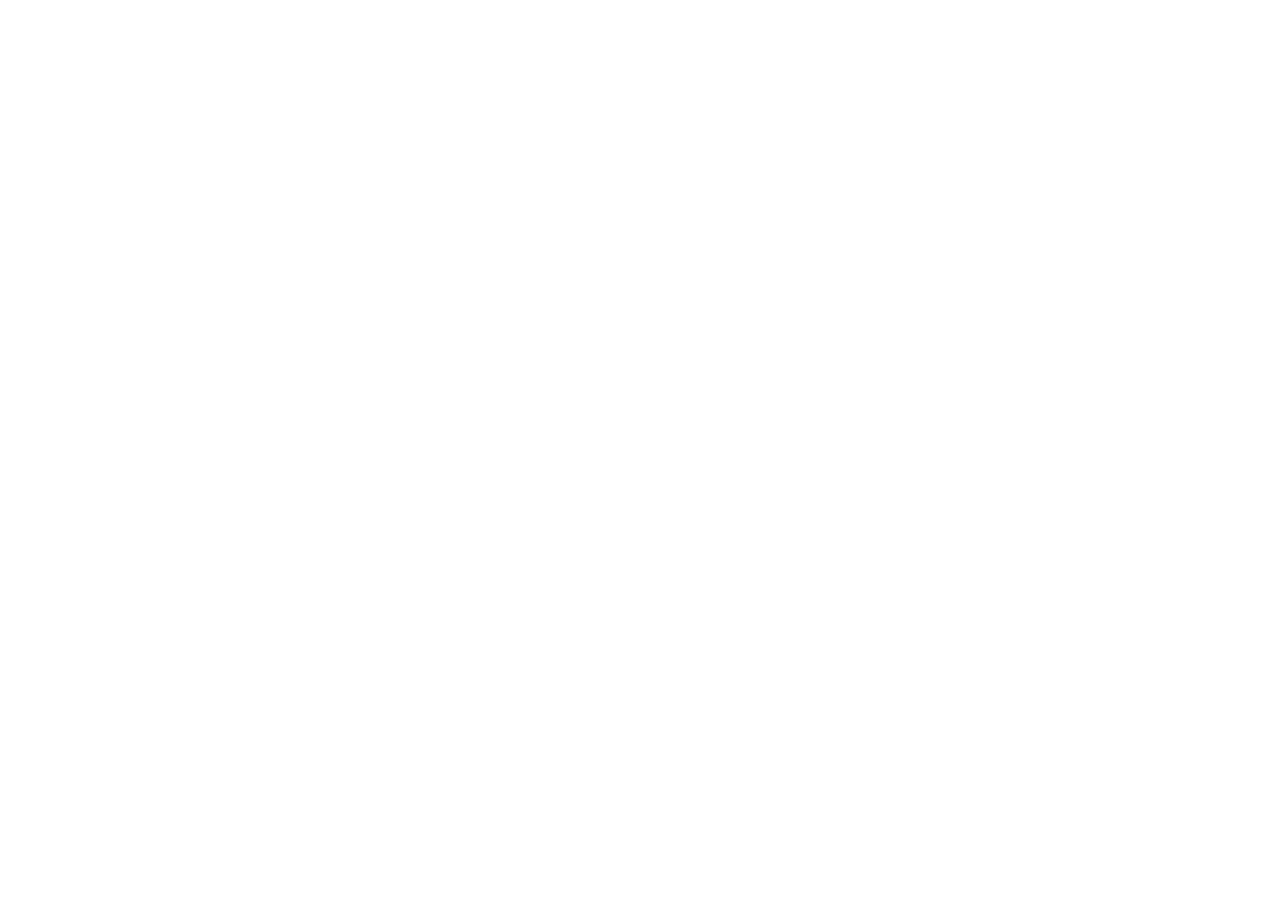
==== index.html @ d79ea18f "Initial Commit" ====
<!DOCTYPE html>
<html lang="en">
<head>
    <meta charset="UTF-8">
    <link rel="stylesheet" type="text/css" href="css/bootstrap.min.css">
    <link rel="stylesheet" type="text/css" href="css/font-awesome.min.css">
    <link rel="stylesheet" type="text/css" href="css/main.css">
    <title>The Guardian Main Technology Page</title>
</head>
<body>
    
    <script src="js/jquery-2.2.0.min.js"></script>
    <script src="js/bootstrap.min.js"></script>
    <script src="js/main.js"></script>
</body>
</html>
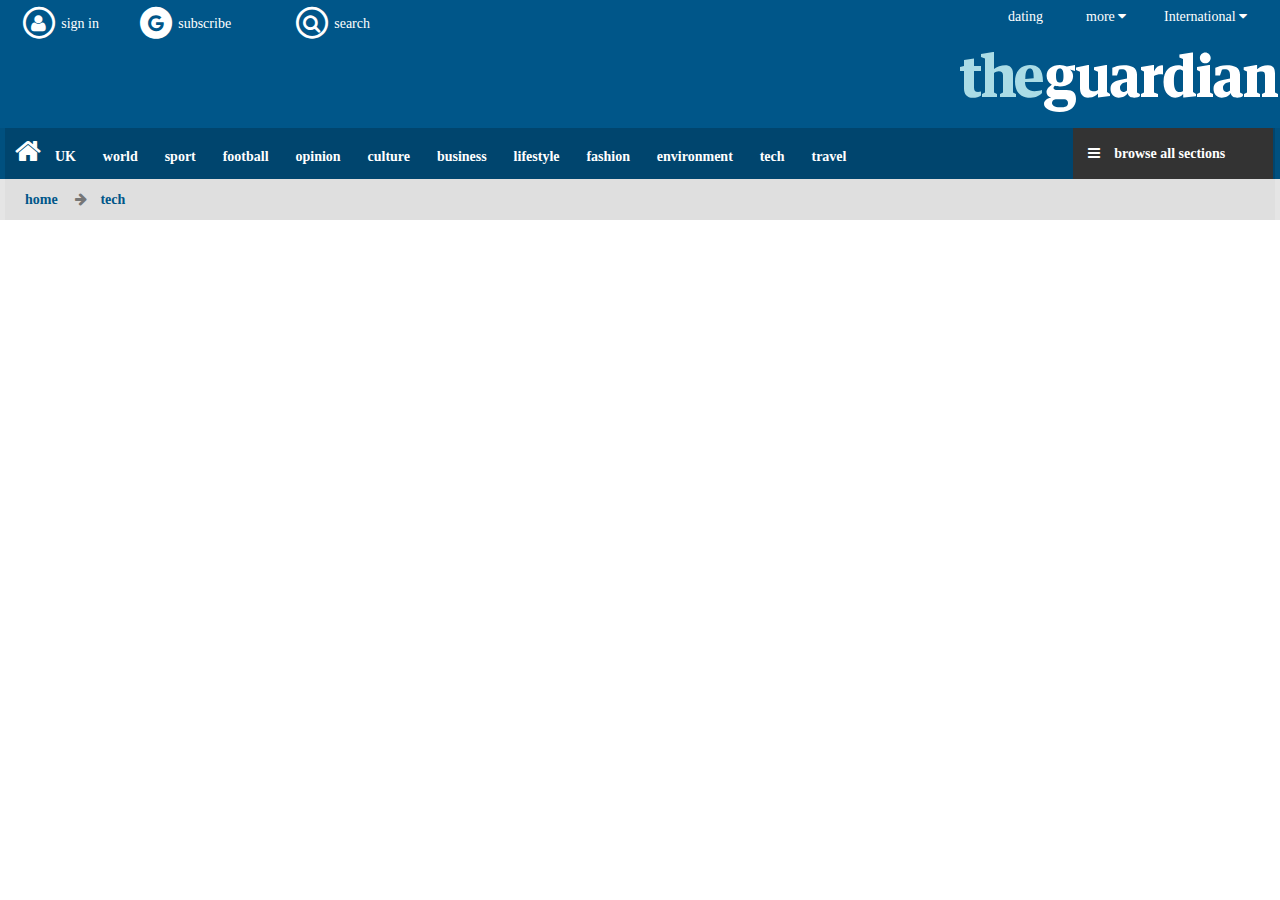
==== commit bd8bbc45: "Header Section" ====
--- a/index.html
+++ b/index.html
@@ -1,16 +1,99 @@
 <!DOCTYPE html>
 <html lang="en">
+
 <head>
     <meta charset="UTF-8">
     <link rel="stylesheet" type="text/css" href="css/bootstrap.min.css">
+    <link rel="stylesheet" href="http://pasteup.guim.co.uk/0.0.5/css/fonts.pasteup.min.css">
     <link rel="stylesheet" type="text/css" href="css/font-awesome.min.css">
     <link rel="stylesheet" type="text/css" href="css/main.css">
     <title>The Guardian Main Technology Page</title>
+
+    <!-- Front End Development, Web and Mobile -->
+    <!-- Assignment: Recreate a Technology web page -->
+    <!-- Jimmy Hennessy Team 6 -->
+
 </head>
+
 <body>
-    
+    <header>
+        <div class="container">
+            <div class="row">
+                <div class="col-md-2">
+                    <span class="fa-stack fa-lg">
+                  <i class="fa fa-circle-thin fa-stack-2x"></i>
+                  <i class="fa fa-user fa-stack-1x"></i>
+                </span>
+                    <span class="top-nav">sign in</span>
+                </div>
+                <div class="col-md-3">
+                    <span class="fa-stack fa-lg">
+                  <i class="fa fa-circle fa-stack-2x"></i>
+                  <i class="fa fa-google fa-stack-1x top-nav-inverse"></i>
+                </span>
+                    <span class="top-nav">subscribe</span>
+                </div>
+                <div class="col-md-2">
+                    <span class="fa-stack fa-lg">
+                  <i class="fa fa-circle-thin fa-stack-2x"></i>
+                  <i class="fa fa-search fa-stack-1x"></i>
+                </span>
+                    <span class="top-nav">search</span>
+                </div>
+                <div class="col-md-5"></div>
+                <div class="col-md-1"><span class="top-nav">dating</span></div>
+                <div class="col-md-1"><span class="top-nav">more <i class="fa fa-caret-down"></i></span></div>
+                <div class="col-md-3"><span class="top-nav">International <i class="fa fa-caret-down"></i></span></div>
+            </div>
+            <div class="row">
+                <div class="col-md-12">
+                    <span class="pull-right logo-holder">
+                    <svg width="320" height="60" viewBox="0 0 320 60">
+                        <path fill="#fff" d="M284 45h16v-3l-3-1.5v-20c1.2-.9 2.8-1.1 4.3-1.1 2.8 0 3.7.9 3.7 4.1v17l-3 1.5v3h16v-3l-3-1.5v-19c0-5.7-2.1-8.3-7.1-8.3-4.1 0-8.1 1.5-10.8 4V13h-1l-12.4 2.2v2.7l3.3 1.6v21l-3 1.5v3zM245.3.4c-3 0-5.4 2.4-5.4 5.5 0 3 2.4 5.4 5.4 5.4 2.9 0 5.4-2.4 5.4-5.4-.1-3.1-2.5-5.5-5.4-5.5zM237 15.1v2.8l3 1.6v20.9l-3 1.5V45h16v-3.1l-3-1.5V13.1h-1l-12 2zM223 39c-.7.6-1.7 1.1-3.2 1.1-4 0-5.9-3.3-5.9-10.9 0-8.7 2.4-11.6 5.6-11.6 1.8 0 2.8.6 3.5 1.4v20zm0-24.4c-1.2-.9-3.3-1.4-5-1.4-7.4 0-14.5 4.4-14.5 16.8 0 11.9 7.1 15.7 11.8 15.7 3.8 0 6.4-1.7 7.6-3.4h.3v3.3h.9l11.9-1.4v-2.3l-3-1.8V.6h-1l-12.6 2v2.8l3.6 1.5v7.7zM181 18l3 1.5v20.9l-3 1.5V45h17v-3.1l-4-1.5V24.1c1.8-1.4 4.1-1.9 6.8-1.9.9 0 1.6.2 2.2.3v-9c-.3-.1-.7-.2-1.2-.2-3.3 0-6 2.2-7.8 6.2V13h-1l-12 2v3zm-19.3-.8c3.9 0 5.3 2 5.3 5.9v3.5l-6.1 1.1c-5.9 1.1-10.4 2.9-10.4 9.3 0 5.1 3.5 8.7 8.3 8.7 3.8 0 7.4-1.7 8.7-4.4h.3c.5 3.3 3.3 4.4 6.4 4.4 2.4 0 4.8-.6 5.7-1.6v-2l-2.9-1.5v-18c0-7-5.2-9.4-13.3-9.4-5.3 0-8.6 1.3-11.4 2.6v7.8h4.7l2-6c1.1-.4 2.3-.4 2.7-.4zm2.3 22.9c-1.9 0-4-1.1-4-4.6 0-2.4 2.4-4.7 4.8-5l2.2-.5v8.5s-1.9 1.6-3 1.6zm100.7-22.9c3.9 0 5.3 2 5.3 5.9v3.5l-6.1 1.1c-5.9 1.1-10.4 2.9-10.4 9.3 0 5.1 3.5 8.7 8.3 8.7 3.8 0 7.4-1.7 8.7-4.4h.3c.5 3.3 3.3 4.4 6.4 4.4 2.4 0 4.8-.6 5.7-1.6v-2l-2.9-1.5v-18c0-7-5.2-9.4-13.3-9.4-5.3 0-8.6 1.3-11.4 2.6v7.8h4.7l2-6c1.1-.4 2.3-.4 2.7-.4zm2.3 22.9c-1.9 0-4-1.1-4-4.6 0-2.4 2.4-4.7 4.8-5l2.2-.5v8.5s-1.9 1.6-3 1.6zm-138.7 5.6c.4 0 .9 0 1.3-.1 3.5-.3 6.7-2 8.4-4.2v4.1l12-1.5v-2l-3-2V13h-1l-12 2.3V18l4 1.7V38c-1.1.8-2.4 1.3-4.2 1.3-2.5 0-4.8-.8-4.8-4.3V13h-1l-12 2.5v2.6l4 1.6V36c0 5.4 2.2 9.7 8.3 9.7zM96 38c-1.2 0-2.5-.8-2.5-1.9 0-.8.6-1.7 1.4-2.3 1.6.5 3 .6 5 .6 7.8 0 13.2-3.7 13.2-10.4 0-3-1.3-4.6-3.2-6.4L115 19v-6l-8.2 1.6c-1.9-.7-4.5-1.6-7-1.6-7.8 0-13.2 4.1-13.2 10.8 0 4.1 2 7.1 5 8.8l.2.2c-1.7 1.2-5.3 4-5.3 7.2 0 2.4 1.5 4.8 4.8 5.5-3.4.8-7.3 2.5-7.3 6.5 0 4.1 5.9 8 15.5 8 11.8 0 16.5-5.7 16.5-13 0-6.1-2.8-9-9.5-9H96zm7.5-14c0 5.7-1.3 6.5-3.5 6.5s-4-.8-4-6.5c0-5.8 1.8-7.5 4-7.5s3.5 2 3.5 7.5zM92 50.9c.1-1.5 1.1-3.4 3.7-3.6h8.6c2.5 0 3.7 2 3.7 3.6 0 3.2-2 4.4-8.3 4.4-5.5 0-7.8-2.2-7.7-4.4z"></path>
+                        <path fill="#AADCE6" d="M83 30c0-13-5.1-16.9-13-16.9-9 0-15 6.2-15 16.4 0 10.5 5.5 16.2 15.8 16.2 5.6 0 9.7-2.7 11.2-4.7v-3c-2.1.7-3.9 1.2-7.7 1.2-5.6 0-9.3-3.2-9.3-9.2h18zM69.9 16.6c2.5 0 3.8 1.8 3.8 9.6l-8.4.7c.1-7.9 1.8-10.3 4.6-10.3zM37 45v-3l-3-1.5V21c1.2-.9 3.2-1.7 4.8-1.7 2.8 0 4.3 1.6 4.2 4.2v17L40 42v3h16v-3l-3-1.5v-19c0-5.7-3.3-8.3-7.7-8.3-4.1 0-8.6 1.3-11.3 3.8V0h-1L21 2v3l4 1.5v34L22 42v3h15zM4 36.4c0 5.7 2.8 9.3 8.9 9.3 3.1 0 6.2-.8 8.1-2.3v-3.8c-.8.3-1.9.5-2.9.5-2.9 0-4.1-1.6-4.1-4.6V19h7v-5h-7V6.5L4 8v6l-4 1v4h4v17.4z"></path>
+                    </svg>
+                    </span>
+                </div>
+            </div>
+        </div>
+        <div class="row" style="background-color: #00507f;">
+            <div class="container">
+                <nav>
+                    <div class="row">
+                        <div class="col-md-10">
+                            <div style="padding: 10px;">
+                                <i class="fa fa-home fa-2x"></i>
+                                <span class="navtext">UK</span>
+                                <span class="navtext">world</span>
+                                <span class="navtext">sport</span>
+                                <span class="navtext">football</span>
+                                <span class="navtext">opinion</span>
+                                <span class="navtext">culture</span>
+                                <span class="navtext">business</span>
+                                <span class="navtext">lifestyle</span>
+                                <span class="navtext">fashion</span>
+                                <span class="navtext">environment</span>
+                                <span class="navtext">tech</span>
+                                <span class="navtext">travel</span>
+                            </div>
+                        </div>
+                        <div class="col-md-4 top-menu"><i class="fa fa-bars fa-1x"></i> <span class="navtext">browse all sections</span></div>
+                    </div>
+                </nav>
+            </div>
+        </div>
+        <div class="row" style="background-color: #e5e5e5;">
+            <div class="container">
+                 <div class="crumbs">
+                    <span class="crumbtext">home</span> <i class="fa fa-arrow-right crumbcarat"></i> <span class="crumbtext">tech</span>
+                 </div>
+            </div>
+        </div>
+    </header>
+
     <script src="js/jquery-2.2.0.min.js"></script>
     <script src="js/bootstrap.min.js"></script>
     <script src="js/main.js"></script>
 </body>
+
 </html>--- a/css/main.css
+++ b/css/main.css
@@ -0,0 +1,106 @@
+body {
+    line-height: 1.5;
+    color: #333;
+}
+
+header {
+    background-color: #005689;
+    color: #FFF;
+    padding: 5px 5px 0 5px;
+    position: relative;
+}
+
+nav {
+    background-color: #00456e;
+}
+
+.navtext {
+    color: #fff;
+    padding: 5px;
+    font-family: "Guardian Egyptian Text", Georgia, serif;
+    margin-right: 8px;
+    margin-left: 5px;
+    font-weight: bold;
+}
+
+.crumbtext {
+    color: #005689;
+    padding: 5px;
+    font-family: "Guardian Egyptian Text", Georgia, serif;
+    margin-right: 8px;
+    margin-left: 5px;
+    font-weight: bold;
+}
+
+.crumbcarat {
+    color: #767676;
+}
+
+/* Overide of Bootstrap columns for header navigation */
+
+header .col-md-1 {
+    width: 6%;
+}
+
+header .col-md-2 {
+    width: 9%;
+}
+
+header .col-md-3 {
+    width: 12%;
+}
+
+header .col-md-4 {
+    width: 15.33%;
+}
+
+header .col-md-5 {
+    width: 46%;
+}
+
+/* end of overwrite */
+
+
+/* Top navigation text styles */
+
+.top-nav {
+    font-family: "Guardian Egyptian Text", Georgia, serif;
+    color: #FFF;
+    vertical-align: middle;
+    display: inline-block;
+}
+
+.top-menu {
+    background-color: #333; 
+    padding: 15px; 
+}
+
+.top-nav-inverse {
+    color: #005689;
+}
+
+.crumbs {
+    background-color: #dfdfdf;
+    padding: 10px;
+}
+
+
+/* end of top nav text styles */
+
+
+/* Guardian logo styles */
+
+.logo-holder {
+    padding: 10px;
+}
+
+/* end of Guardian logo styles
+
+
+/* 1280 container specifics */
+
+@media (min-width: 1200px) {
+    .container {
+        width: 1300px;
+    }
+}
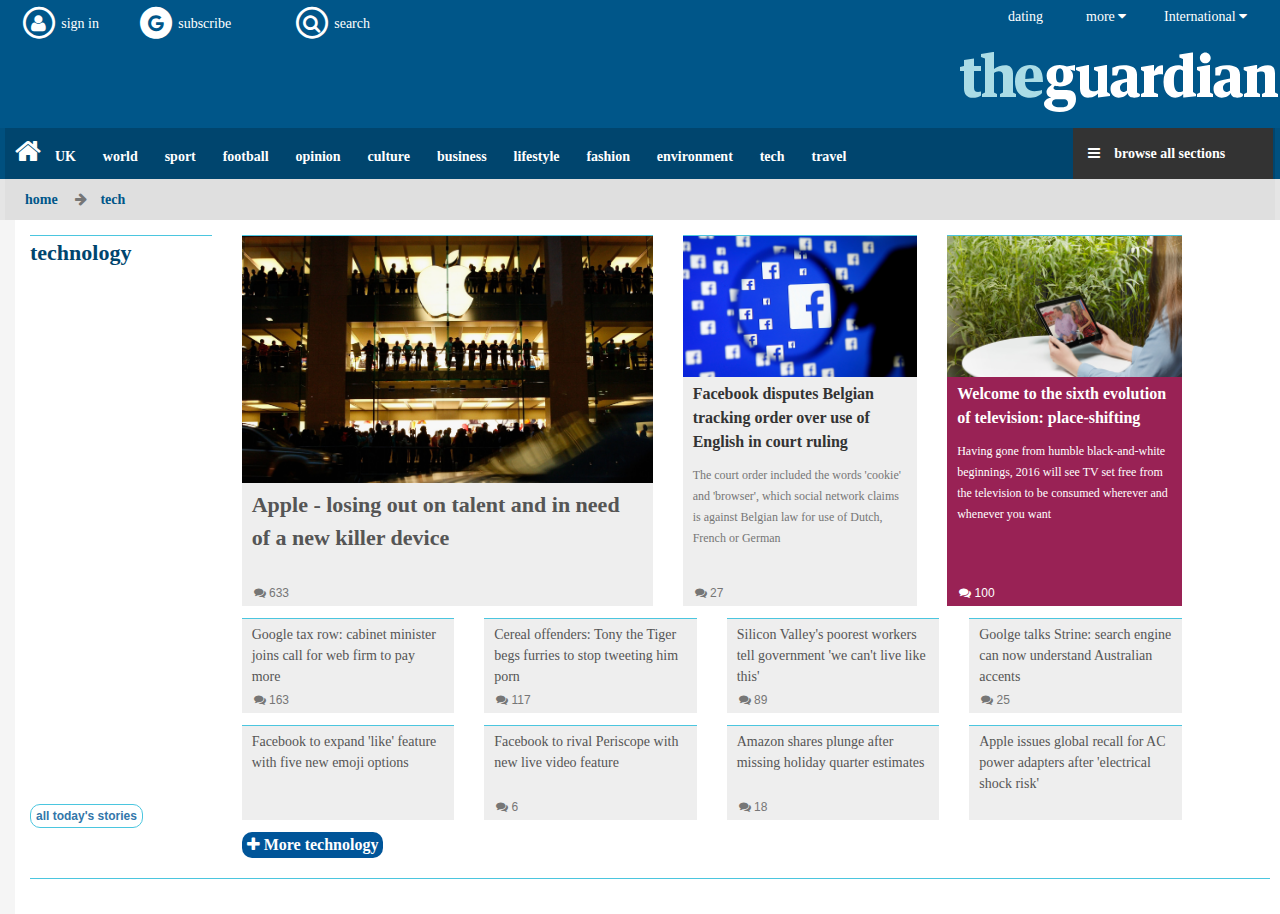
==== commit acaa47d3: "Main Article Section" ====
--- a/index.html
+++ b/index.html
@@ -15,82 +15,250 @@
 
 </head>
 
-<body>
-    <header>
-        <div class="container">
-            <div class="row">
-                <div class="col-md-2">
-                    <span class="fa-stack fa-lg">
+
+<header>
+    <div class="container">
+        <div class="row">
+            <div class="col-md-2">
+                <span class="fa-stack fa-lg">
                   <i class="fa fa-circle-thin fa-stack-2x"></i>
                   <i class="fa fa-user fa-stack-1x"></i>
                 </span>
-                    <span class="top-nav">sign in</span>
-                </div>
-                <div class="col-md-3">
-                    <span class="fa-stack fa-lg">
+                <span class="top-nav">sign in</span>
+            </div>
+            <div class="col-md-3">
+                <span class="fa-stack fa-lg">
                   <i class="fa fa-circle fa-stack-2x"></i>
                   <i class="fa fa-google fa-stack-1x top-nav-inverse"></i>
                 </span>
-                    <span class="top-nav">subscribe</span>
-                </div>
-                <div class="col-md-2">
-                    <span class="fa-stack fa-lg">
+                <span class="top-nav">subscribe</span>
+            </div>
+            <div class="col-md-2">
+                <span class="fa-stack fa-lg">
                   <i class="fa fa-circle-thin fa-stack-2x"></i>
                   <i class="fa fa-search fa-stack-1x"></i>
                 </span>
-                    <span class="top-nav">search</span>
-                </div>
-                <div class="col-md-5"></div>
-                <div class="col-md-1"><span class="top-nav">dating</span></div>
-                <div class="col-md-1"><span class="top-nav">more <i class="fa fa-caret-down"></i></span></div>
-                <div class="col-md-3"><span class="top-nav">International <i class="fa fa-caret-down"></i></span></div>
-            </div>
-            <div class="row">
-                <div class="col-md-12">
-                    <span class="pull-right logo-holder">
+                <span class="top-nav">search</span>
+            </div>
+            <div class="col-md-5"></div>
+            <div class="col-md-1"><span class="top-nav">dating</span></div>
+            <div class="col-md-1"><span class="top-nav">more <i class="fa fa-caret-down"></i></span></div>
+            <div class="col-md-3"><span class="top-nav">International <i class="fa fa-caret-down"></i></span></div>
+        </div>
+        <div class="row">
+            <div class="col-md-12">
+                <span class="pull-right logo-holder">
                     <svg width="320" height="60" viewBox="0 0 320 60">
                         <path fill="#fff" d="M284 45h16v-3l-3-1.5v-20c1.2-.9 2.8-1.1 4.3-1.1 2.8 0 3.7.9 3.7 4.1v17l-3 1.5v3h16v-3l-3-1.5v-19c0-5.7-2.1-8.3-7.1-8.3-4.1 0-8.1 1.5-10.8 4V13h-1l-12.4 2.2v2.7l3.3 1.6v21l-3 1.5v3zM245.3.4c-3 0-5.4 2.4-5.4 5.5 0 3 2.4 5.4 5.4 5.4 2.9 0 5.4-2.4 5.4-5.4-.1-3.1-2.5-5.5-5.4-5.5zM237 15.1v2.8l3 1.6v20.9l-3 1.5V45h16v-3.1l-3-1.5V13.1h-1l-12 2zM223 39c-.7.6-1.7 1.1-3.2 1.1-4 0-5.9-3.3-5.9-10.9 0-8.7 2.4-11.6 5.6-11.6 1.8 0 2.8.6 3.5 1.4v20zm0-24.4c-1.2-.9-3.3-1.4-5-1.4-7.4 0-14.5 4.4-14.5 16.8 0 11.9 7.1 15.7 11.8 15.7 3.8 0 6.4-1.7 7.6-3.4h.3v3.3h.9l11.9-1.4v-2.3l-3-1.8V.6h-1l-12.6 2v2.8l3.6 1.5v7.7zM181 18l3 1.5v20.9l-3 1.5V45h17v-3.1l-4-1.5V24.1c1.8-1.4 4.1-1.9 6.8-1.9.9 0 1.6.2 2.2.3v-9c-.3-.1-.7-.2-1.2-.2-3.3 0-6 2.2-7.8 6.2V13h-1l-12 2v3zm-19.3-.8c3.9 0 5.3 2 5.3 5.9v3.5l-6.1 1.1c-5.9 1.1-10.4 2.9-10.4 9.3 0 5.1 3.5 8.7 8.3 8.7 3.8 0 7.4-1.7 8.7-4.4h.3c.5 3.3 3.3 4.4 6.4 4.4 2.4 0 4.8-.6 5.7-1.6v-2l-2.9-1.5v-18c0-7-5.2-9.4-13.3-9.4-5.3 0-8.6 1.3-11.4 2.6v7.8h4.7l2-6c1.1-.4 2.3-.4 2.7-.4zm2.3 22.9c-1.9 0-4-1.1-4-4.6 0-2.4 2.4-4.7 4.8-5l2.2-.5v8.5s-1.9 1.6-3 1.6zm100.7-22.9c3.9 0 5.3 2 5.3 5.9v3.5l-6.1 1.1c-5.9 1.1-10.4 2.9-10.4 9.3 0 5.1 3.5 8.7 8.3 8.7 3.8 0 7.4-1.7 8.7-4.4h.3c.5 3.3 3.3 4.4 6.4 4.4 2.4 0 4.8-.6 5.7-1.6v-2l-2.9-1.5v-18c0-7-5.2-9.4-13.3-9.4-5.3 0-8.6 1.3-11.4 2.6v7.8h4.7l2-6c1.1-.4 2.3-.4 2.7-.4zm2.3 22.9c-1.9 0-4-1.1-4-4.6 0-2.4 2.4-4.7 4.8-5l2.2-.5v8.5s-1.9 1.6-3 1.6zm-138.7 5.6c.4 0 .9 0 1.3-.1 3.5-.3 6.7-2 8.4-4.2v4.1l12-1.5v-2l-3-2V13h-1l-12 2.3V18l4 1.7V38c-1.1.8-2.4 1.3-4.2 1.3-2.5 0-4.8-.8-4.8-4.3V13h-1l-12 2.5v2.6l4 1.6V36c0 5.4 2.2 9.7 8.3 9.7zM96 38c-1.2 0-2.5-.8-2.5-1.9 0-.8.6-1.7 1.4-2.3 1.6.5 3 .6 5 .6 7.8 0 13.2-3.7 13.2-10.4 0-3-1.3-4.6-3.2-6.4L115 19v-6l-8.2 1.6c-1.9-.7-4.5-1.6-7-1.6-7.8 0-13.2 4.1-13.2 10.8 0 4.1 2 7.1 5 8.8l.2.2c-1.7 1.2-5.3 4-5.3 7.2 0 2.4 1.5 4.8 4.8 5.5-3.4.8-7.3 2.5-7.3 6.5 0 4.1 5.9 8 15.5 8 11.8 0 16.5-5.7 16.5-13 0-6.1-2.8-9-9.5-9H96zm7.5-14c0 5.7-1.3 6.5-3.5 6.5s-4-.8-4-6.5c0-5.8 1.8-7.5 4-7.5s3.5 2 3.5 7.5zM92 50.9c.1-1.5 1.1-3.4 3.7-3.6h8.6c2.5 0 3.7 2 3.7 3.6 0 3.2-2 4.4-8.3 4.4-5.5 0-7.8-2.2-7.7-4.4z"></path>
                         <path fill="#AADCE6" d="M83 30c0-13-5.1-16.9-13-16.9-9 0-15 6.2-15 16.4 0 10.5 5.5 16.2 15.8 16.2 5.6 0 9.7-2.7 11.2-4.7v-3c-2.1.7-3.9 1.2-7.7 1.2-5.6 0-9.3-3.2-9.3-9.2h18zM69.9 16.6c2.5 0 3.8 1.8 3.8 9.6l-8.4.7c.1-7.9 1.8-10.3 4.6-10.3zM37 45v-3l-3-1.5V21c1.2-.9 3.2-1.7 4.8-1.7 2.8 0 4.3 1.6 4.2 4.2v17L40 42v3h16v-3l-3-1.5v-19c0-5.7-3.3-8.3-7.7-8.3-4.1 0-8.6 1.3-11.3 3.8V0h-1L21 2v3l4 1.5v34L22 42v3h15zM4 36.4c0 5.7 2.8 9.3 8.9 9.3 3.1 0 6.2-.8 8.1-2.3v-3.8c-.8.3-1.9.5-2.9.5-2.9 0-4.1-1.6-4.1-4.6V19h7v-5h-7V6.5L4 8v6l-4 1v4h4v17.4z"></path>
                     </svg>
                     </span>
+            </div>
+        </div>
+    </div>
+    <div class="row" style="background-color: #00507f;">
+        <div class="container">
+            <nav>
+                <div class="row">
+                    <div class="col-md-10">
+                        <div style="padding: 10px;">
+                            <i class="fa fa-home fa-2x"></i>
+                            <span class="navtext">UK</span>
+                            <span class="navtext">world</span>
+                            <span class="navtext">sport</span>
+                            <span class="navtext">football</span>
+                            <span class="navtext">opinion</span>
+                            <span class="navtext">culture</span>
+                            <span class="navtext">business</span>
+                            <span class="navtext">lifestyle</span>
+                            <span class="navtext">fashion</span>
+                            <span class="navtext">environment</span>
+                            <span class="navtext">tech</span>
+                            <span class="navtext">travel</span>
+                        </div>
+                    </div>
+                    <div class="col-md-4 top-menu"><i class="fa fa-bars fa-1x"></i> <span class="navtext">browse all sections</span></div>
                 </div>
-            </div>
-        </div>
-        <div class="row" style="background-color: #00507f;">
-            <div class="container">
-                <nav>
-                    <div class="row">
-                        <div class="col-md-10">
-                            <div style="padding: 10px;">
-                                <i class="fa fa-home fa-2x"></i>
-                                <span class="navtext">UK</span>
-                                <span class="navtext">world</span>
-                                <span class="navtext">sport</span>
-                                <span class="navtext">football</span>
-                                <span class="navtext">opinion</span>
-                                <span class="navtext">culture</span>
-                                <span class="navtext">business</span>
-                                <span class="navtext">lifestyle</span>
-                                <span class="navtext">fashion</span>
-                                <span class="navtext">environment</span>
-                                <span class="navtext">tech</span>
-                                <span class="navtext">travel</span>
+            </nav>
+        </div>
+    </div>
+    <div class="row" style="background-color: #e5e5e5;">
+        <div class="container">
+            <div class="crumbs">
+                <span class="crumbtext">home</span> <i class="fa fa-arrow-right crumbcarat"></i> <span class="crumbtext">tech</span>
+            </div>
+        </div>
+    </div>
+</header>
+
+<body>
+    <div class="container">
+        <div class="main-bg-color" style="padding: 15px;">
+            <div class="row">
+                <div class="col-md-2" style="position: relative;">
+                    <aside>
+                        <span class="article-border"></span>
+                        <span class="aside-titles">technology</span>
+                    </aside>
+                    <span class="badge side-stories-link">all today's stories</span>
+                </div>
+                <div class="col-md-10">
+                    <div class="row">
+                        <div class="col-md-5">
+                            <article>
+                                <div class="main">
+                                    <span class="article-border"></span>
+                                    <img src="img/main1.jpg" class="img-repo" />
+                                    <div class="title-holder">
+                                        <span class="title-text">Apple - losing out on talent and in need of a new killer device</span>
+                                    </div>
+                                    <div class="comment"><i class="fa fa-comments"></i> 633</div>
+                                </div>
+                            </article>
+                        </div>
+                        <div class="col-md-3">
+                            <article>
+                                <div class="main">
+                                    <span class="article-border"></span>
+                                    <img src="img/main2.jpg" class="img-repo" />
+                                    <div class="title-holder">
+                                        <span class="sub-text">Facebook disputes Belgian tracking order over use of English in court ruling</span>
+                                        <div class="spacer"></div>
+                                        <span class="pre-text">The court order included the words 'cookie' and 'browser', which social network claims is against Belgian law for use of Dutch, French or German</span>
+                                    </div>
+                                    <div class="comment"><i class="fa fa-comments"></i> 27</div>
+                                </div>
+                            </article>
+                        </div>
+                        <div class="col-md-3">
+                            <article>
+                                <div class="main inverse">
+                                    <span class="article-border"></span>
+                                    <img src="img/main3.jpg" class="img-repo" />
+                                    <div class="title-holder">
+                                        <span class="sub-text inverse">Welcome to the sixth evolution of television: place-shifting</span>
+                                        <div class="spacer"></div>
+                                        <span class="pre-text inverse">Having gone from humble black-and-white beginnings, 2016 will see TV set free from the television to be consumed wherever and whenever you want</span>
+                                    </div>
+                                    <div class="comment inverse"><i class="fa fa-comments"></i> 100</div>
+                                </div>
+                            </article>
+                        </div>
+                    </div>
+                    <div class="spacer"></div>
+                    <div class="row">
+                        <div class="col-md-11">
+                            <div class="row">
+                                <div class="col-md-3">
+                                    <article>
+                                        <div class="sub">
+                                            <span class="article-border"></span>
+                                            <div class="title-holder">
+                                                <span class="title-text">Google tax row: cabinet minister joins call for web firm to pay more</span>
+                                            </div>
+                                            <div class="comment"><i class="fa fa-comments"></i> 163</div>
+                                        </div>
+                                    </article>
+                                </div>
+                                <div class="col-md-3">
+                                    <article>
+                                        <div class="sub">
+                                            <span class="article-border"></span>
+                                            <div class="title-holder">
+                                                <span class="title-text">Cereal offenders: Tony the Tiger begs furries to stop tweeting him porn</span>
+                                            </div>
+                                            <div class="comment"><i class="fa fa-comments"></i> 117</div>
+                                        </div>
+                                    </article>
+                                </div>
+                                <div class="col-md-3">
+                                    <article>
+                                        <div class="sub">
+                                            <span class="article-border"></span>
+                                            <div class="title-holder">
+                                                <span class="title-text">Silicon Valley's poorest workers tell government 'we can't live like this'</span>
+                                            </div>
+                                            <div class="comment"><i class="fa fa-comments"></i> 89</div>
+                                        </div>
+                                    </article>
+                                </div>
+                                <div class="col-md-3">
+                                    <article>
+                                        <div class="sub">
+                                            <span class="article-border"></span>
+                                            <div class="title-holder">
+                                                <span class="title-text">Goolge talks Strine: search engine can now understand Australian accents</span>
+                                            </div>
+                                            <div class="comment"><i class="fa fa-comments"></i> 25</div>
+                                        </div>
+                                    </article>
+                                </div>
                             </div>
                         </div>
-                        <div class="col-md-4 top-menu"><i class="fa fa-bars fa-1x"></i> <span class="navtext">browse all sections</span></div>
-                    </div>
-                </nav>
-            </div>
-        </div>
-        <div class="row" style="background-color: #e5e5e5;">
-            <div class="container">
-                 <div class="crumbs">
-                    <span class="crumbtext">home</span> <i class="fa fa-arrow-right crumbcarat"></i> <span class="crumbtext">tech</span>
-                 </div>
-            </div>
-        </div>
-    </header>
-
+                    </div>
+                    <div class="spacer"></div>
+                    <div class="row">
+                        <div class="col-md-11">
+                            <div class="row">
+                                <div class="col-md-3">
+                                    <article>
+                                        <div class="sub">
+                                            <span class="article-border"></span>
+                                            <div class="title-holder">
+                                                <span class="title-text">Facebook to expand 'like' feature with five new emoji options</span>
+                                            </div>
+                                        </div>
+                                    </article>
+                                </div>
+                                <div class="col-md-3">
+                                    <article>
+                                        <div class="sub">
+                                            <span class="article-border"></span>
+                                            <div class="title-holder">
+                                                <span class="title-text">Facebook to rival Periscope with new live video feature</span>
+                                            </div>
+                                            <div class="comment"><i class="fa fa-comments"></i> 6</div>
+                                        </div>
+                                    </article>
+                                </div>
+                                <div class="col-md-3">
+                                    <article>
+                                        <div class="sub">
+                                            <span class="article-border"></span>
+                                            <div class="title-holder">
+                                                <span class="title-text">Amazon shares plunge after missing holiday quarter estimates</span>
+                                            </div>
+                                            <div class="comment"><i class="fa fa-comments"></i> 18</div>
+                                        </div>
+                                    </article>
+                                </div>
+                                <div class="col-md-3">
+                                    <article>
+                                        <div class="sub">
+                                            <span class="article-border"></span>
+                                            <div class="title-holder">
+                                                <span class="title-text">Apple issues global recall for AC power adapters after 'electrical shock risk'</span>
+                                            </div>
+                                        </div>
+                                    </article>
+                                </div>
+                            </div>
+                        </div>
+                    </div>
+                    <div class="spacer"></div>
+                    <div class="row">
+                        <div class="col-md-12">
+                        <span class="badge badge-text"><i class="fa fa-plus"></i> More technology</span>
+                        </div>
+                    </div>
+                </div>
+            </div>
+            <hr>
+            <div class="row">
+                
+            </div>
+        </div>
+    </div>
     <script src="js/jquery-2.2.0.min.js"></script>
     <script src="js/bootstrap.min.js"></script>
     <script src="js/main.js"></script>
--- a/css/main.css
+++ b/css/main.css
@@ -1,9 +1,11 @@
 body {
     line-height: 1.5;
     color: #333;
+    background-color: #f5f5f5;
 }
 
 header {
+    line-height: 1.5;
     background-color: #005689;
     color: #FFF;
     padding: 5px 5px 0 5px;
@@ -36,6 +38,11 @@
     color: #767676;
 }
 
+.spacer {
+    margin-top: 12px;
+}
+
+
 /* Overide of Bootstrap columns for header navigation */
 
 header .col-md-1 {
@@ -58,6 +65,14 @@
     width: 46%;
 }
 
+.row {
+    display: -webkit-box;
+    display: -webkit-flex;
+    display: -ms-flexbox;
+    display: flex;
+}
+
+
 /* end of overwrite */
 
 
@@ -71,8 +86,8 @@
 }
 
 .top-menu {
-    background-color: #333; 
-    padding: 15px; 
+    background-color: #333;
+    padding: 15px;
 }
 
 .top-nav-inverse {
@@ -84,7 +99,6 @@
     padding: 10px;
 }
 
-
 /* end of top nav text styles */
 
 
@@ -94,7 +108,133 @@
     padding: 10px;
 }
 
+
 /* end of Guardian logo styles
+
+/* Article styles */
+
+.main-bg-color {
+    background-color: #FFF;
+}
+
+aside {
+    position: relative;
+}
+
+.aside-titles {
+    position: relative;
+    font-size: 22px;
+    font-family: "Guardian Egyptian Text", Georgia, serif;
+    font-weight: 900;
+    color: #00456e;
+}
+
+.article-border {
+    border-top: 1px solid #4bc6df;
+    width: 100%;
+    display: block;
+}
+
+article {
+    background-color: #eee;
+}
+
+article .inverse {
+    background-color: #925;
+}
+
+article .main {
+    height: 371px;
+}
+
+article .main .title-holder {
+    padding: 5px 10px 10px 10px;
+}
+
+article .main .title-text {
+    font-size: 22px;
+    font-family: "Guardian Egyptian Text", Georgia, serif;
+    font-weight: 600;
+    color: #555;
+}
+
+article .main .sub-text {
+    font-size: 16px;
+    font-family: "Guardian Egyptian Text", Georgia, serif;
+    font-weight: 600;
+    color: #333;
+}
+
+article .main .pre-text {
+    font-size: 12px;
+    font-family: "Guardian Egyptian Text", Georgia, serif;
+    color: #767676;
+}
+
+article .main .inverse {
+    color: #FFF;
+}
+
+article .sub {
+    height: 95px;
+}
+
+article .sub .title-holder {
+    padding: 5px 10px 10px 10px;
+}
+
+article .sub .title-text {
+    font-size: 14px;
+    font-family: "Guardian Egyptian Text", Georgia, serif;
+    font-weight: 500;
+    color: #555;
+}
+
+article .comment {
+    position: absolute;
+    bottom: 4px;
+    margin-left: 12px;
+    font-size: 12px;
+    color: #767676;
+}
+
+article .spacer {
+    margin-top: 10px;
+}
+
+.img-repo {
+    width: 100%;
+}
+
+
+/* end of article styles */
+
+
+/* badge styles */
+
+.badge-text {
+    color: #FFF;
+    font-size: 16px;
+    font-family: "Guardian Egyptian Text", Georgia, serif;
+    font-weight: 600;
+}
+
+.badge {
+    background-color: #059;
+    padding: 5px;
+}
+
+.side-stories-link {
+    position: absolute;
+    bottom: 30px;
+    background-color: #FFF;
+    border: 1px solid #4bc6df;
+    color: #37a;
+}
+
+hr {
+    border-color: #4bc6df;
+}
 
 
 /* 1280 container specifics */
@@ -103,4 +243,4 @@
     .container {
         width: 1300px;
     }
-}
+}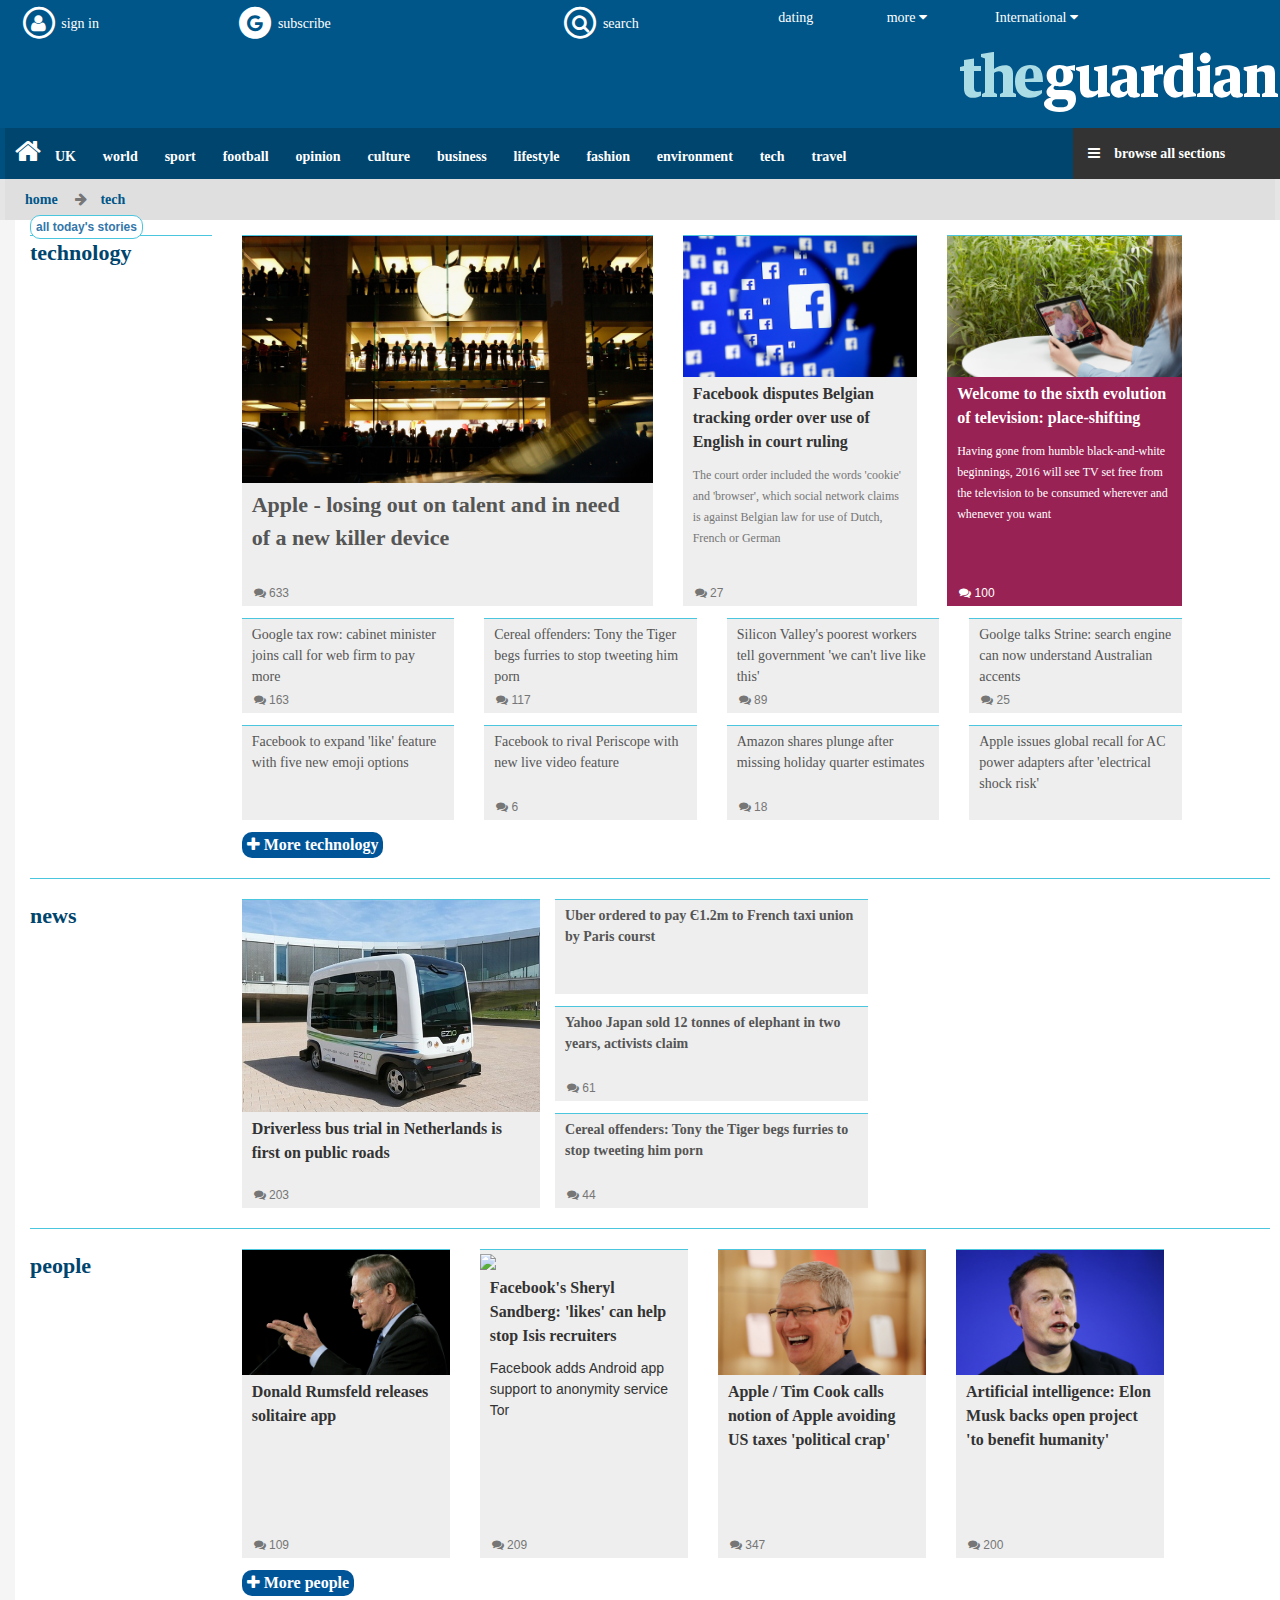
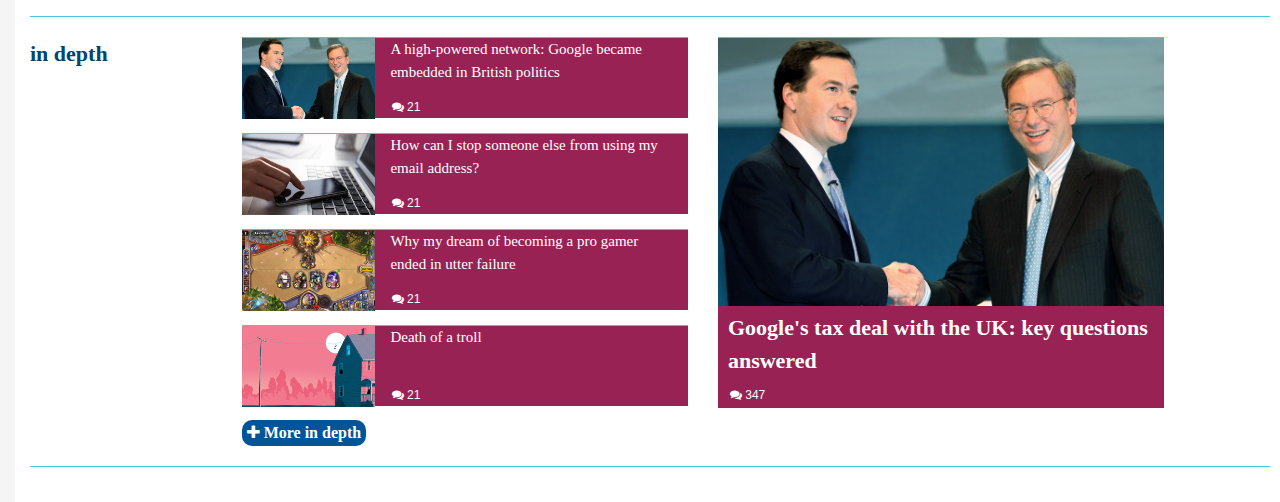
==== commit 0ff1fcd0: "Added People and In depth" ====
--- a/index.html
+++ b/index.html
@@ -14,7 +14,6 @@
     <!-- Jimmy Hennessy Team 6 -->
 
 </head>
-
 
 <header>
     <div class="container">
@@ -60,7 +59,7 @@
         <div class="container">
             <nav>
                 <div class="row">
-                    <div class="col-md-10">
+                    <div class="col-md-10 hidden-xs">
                         <div style="padding: 10px;">
                             <i class="fa fa-home fa-2x"></i>
                             <span class="navtext">UK</span>
@@ -77,7 +76,7 @@
                             <span class="navtext">travel</span>
                         </div>
                     </div>
-                    <div class="col-md-4 top-menu"><i class="fa fa-bars fa-1x"></i> <span class="navtext">browse all sections</span></div>
+                    <div class="col-md-2 top-menu"><i class="fa fa-bars fa-1x"></i> <span class="navtext">browse all sections</span></div>
                 </div>
             </nav>
         </div>
@@ -95,7 +94,7 @@
     <div class="container">
         <div class="main-bg-color" style="padding: 15px;">
             <div class="row">
-                <div class="col-md-2" style="position: relative;">
+                <div class="col-md-2 hidden-xs" style="position: relative;">
                     <aside>
                         <span class="article-border"></span>
                         <span class="aside-titles">technology</span>
@@ -248,15 +247,237 @@
                     <div class="spacer"></div>
                     <div class="row">
                         <div class="col-md-12">
-                        <span class="badge badge-text"><i class="fa fa-plus"></i> More technology</span>
+                            <span class="badge badge-text"><i class="fa fa-plus"></i> More technology</span>
                         </div>
                     </div>
                 </div>
             </div>
             <hr>
             <div class="row">
-                
-            </div>
+                <div class="col-md-2" style="position: relative;">
+                    <aside>
+                        <span class="aside-titles">news</span>
+                    </aside>
+                </div>
+                <div class="col-md-10">
+                    <div class="row">
+                        <div class="col-md-11">
+                            <div class="col-md-4 align-row">
+                                <article>
+                                    <div class="news">
+                                        <span class="article-border"></span>
+                                        <img src="img/main4.jpg" class="img-repo" />
+                                        <div class="title-holder">
+                                            <span class="sub-text">Driverless bus trial in Netherlands is first on public roads</span>
+                                        </div>
+                                        <div class="comment"><i class="fa fa-comments"></i> 203</div>
+                                    </div>
+                                </article>
+                            </div>
+                            <div class="col-md-4">
+                                <div class="row">
+                                    <article>
+                                        <div class="sub" style="position: relative;">
+                                            <span class="article-border"></span>
+                                            <div class="title-holder">
+                                                <span class="news-story-text">Uber ordered to pay Є1.2m to French taxi union by Paris courst</span>
+                                            </div>
+
+                                        </div>
+                                    </article>
+                                </div>
+                                <div class="spacer"></div>
+                                <div class="row">
+                                    <article>
+                                        <div class="sub">
+                                            <span class="article-border"></span>
+                                            <div class="title-holder">
+                                                <span class="news-story-text">Yahoo Japan sold 12 tonnes of elephant in two years, activists claim</span>
+                                            </div>
+                                            <div class="comment"><i class="fa fa-comments"></i> 61</div>
+                                        </div>
+                                    </article>
+                                </div>
+                                <div class="spacer"></div>
+                                <div class="row">
+                                    <article>
+                                        <div class="sub">
+                                            <span class="article-border"></span>
+                                            <div class="title-holder">
+                                                <span class="news-story-text">Cereal offenders: Tony the Tiger begs furries to stop tweeting him porn</span>
+                                            </div>
+                                            <div class="comment"><i class="fa fa-comments"></i> 44</div>
+                                        </div>
+                                    </article>
+                                </div>
+                            </div>
+                        </div>
+                    </div>
+                </div>
+            </div>
+
+            <hr>
+            <div class="row">
+                <div class="col-md-2" style="position: relative;">
+                    <aside>
+                        <span class="aside-titles">people</span>
+                    </aside>
+                </div>
+                <div class="col-md-9">
+                    <div class="row">
+                        <div class="col-md-3">
+                            <article>
+                                <div class="news">
+                                    <span class="article-border"></span>
+                                    <img src="img/main5.jpg" class="img-repo" />
+                                    <div class="title-holder">
+                                        <span class="sub-text">Donald Rumsfeld releases solitaire app</span>
+                                    </div>
+                                    <div class="comment"><i class="fa fa-comments"></i> 109</div>
+                                </div>
+                            </article>
+                        </div>
+                        <div class="col-md-3">
+                            <article>
+                                <div class="news">
+                                    <span class="article-border"></span>
+                                    <img src="img/main6.jpg" class="img-repo" />
+                                    <div class="title-holder">
+                                        <span class="sub-text">Facebook's Sheryl Sandberg: 'likes' can help stop Isis recruiters</span>
+                                        <div class="spacer"></div>
+                                        <span class="pre-text">Facebook adds Android app support to anonymity service Tor</span>
+                                    </div>
+                                    <div class="comment"><i class="fa fa-comments"></i> 209</div>
+                                </div>
+                            </article>
+                        </div>
+                        <div class="col-md-3">
+                            <article>
+                                <div class="news">
+                                    <span class="article-border"></span>
+                                    <img src="img/main7.jpg" class="img-repo" />
+                                    <div class="title-holder">
+                                        <span class="sub-text">Apple / Tim Cook calls notion of Apple avoiding US taxes 'political crap'</span>
+                                    </div>
+                                    <div class="comment"><i class="fa fa-comments"></i> 347</div>
+                                </div>
+                            </article>
+                        </div>
+                        <div class="col-md-3">
+                            <article>
+                                <div class="news">
+                                    <span class="article-border"></span>
+                                    <img src="img/main8.jpg" class="img-repo" />
+                                    <div class="title-holder">
+                                        <span class="sub-text">Artificial intelligence: Elon Musk backs open project 'to benefit humanity'</span>
+                                    </div>
+                                    <div class="comment"><i class="fa fa-comments"></i> 200</div>
+                                </div>
+                            </article>
+                        </div>
+                    </div>
+                    <div class="spacer"></div>
+                    <div class="row">
+                        <div class="col-md-12">
+                            <span class="badge badge-text"><i class="fa fa-plus"></i> More people</span>
+                        </div>
+                    </div>
+                </div>
+                <div class="col-md-1"></div>
+            </div>
+            <hr>
+            <div class="row">
+                <div class="col-md-2 hidden-xs" style="position: relative;">
+                    <aside>
+                        <span class="aside-titles">in depth</span>
+                    </aside>
+                </div>
+                <div class="col-md-9 col-sx-12">
+                    <div class="row">
+                        <div class="col-md-6 col-sx-12">
+                            <article>                
+                                <div class="indepth inverse">
+                                    <span class="article-border"></span>
+                                    <div class="col-md-4 align-row" style="padding-bottom: 0px;">
+                                        <img src="img/main9.jpg" class="img-repo" />
+                                    </div>
+                                    <div class="title-holder">
+                                        <div class="col-md-8 align-row">
+                                            <span class="sub-text inverse">A high-powered network: Google became embedded in British politics</span>
+                                        </div>
+                                        <div class="comment-indepth inverse"><i class="fa fa-comments"></i> 21</div>
+                                    </div>
+                                </div>
+                            </article>
+                            <div class="buffer"></div>
+                            <article>
+                                <div class="indepth inverse">
+                                    <span class="article-border"></span>
+                                    <div class="col-md-4 align-row">
+                                        <img src="img/main10.jpg" class="img-repo" />
+                                    </div>
+                                    <div class="title-holder">
+                                        <div class="col-md-8 align-row">
+                                            <span class="sub-text inverse">How can I stop someone else from using my email address?</span>
+                                        </div>
+                                        <div class="comment-indepth inverse"><i class="fa fa-comments"></i> 21</div>
+                                    </div>
+                                </div>
+                            </article>
+                            <div class="buffer"></div>
+                            <article>
+                                <div class="indepth inverse">
+                                    <span class="article-border"></span>
+                                    <div class="col-md-4 align-row" style="padding-bottom: 0px;">
+                                        <img src="img/main11.jpg" class="img-repo" />
+                                    </div>
+                                    <div class="title-holder" style="position: relative;">
+                                        <div class="col-md-8 align-row">
+                                            <span class="sub-text inverse">Why my dream of becoming a pro gamer ended in utter failure</span>
+                                        </div>
+                                        <div class="comment-indepth inverse"><i class="fa fa-comments"></i> 21</div>
+                                    </div>
+                                </div>
+                            </article>
+                            <div class="buffer"></div>
+                            <article>
+                                <div class="indepth inverse">
+                                    <span class="article-border"></span>
+                                    <div class="col-md-4 align-row" style="padding-bottom: 0px;">
+                                        <img src="img/main12.jpg" class="img-repo" />
+                                    </div>
+                                    <div class="title-holder">
+                                        <div class="col-md-8 align-row">
+                                            <span class="sub-text inverse">Death of a troll</span>
+                                        </div>
+                                        <div class="comment-indepth inverse"><i class="fa fa-comments"></i> 21</div>
+                                    </div>
+                                </div>
+                            </article>
+                        </div>
+                        <div class="col-md-6 col-sx-12">
+                            <article>
+                                <div class="main inverse">
+                                    <span class="article-border"></span>
+                                    <img src="img/main9.jpg" class="img-repo" />
+                                    <div class="title-holder">
+                                        <span class="title-text inverse">Google's tax deal with the UK: key questions answered</span>
+                                    </div>
+                                    <div class="comment inverse"><i class="fa fa-comments"></i> 347</div>
+                                </div>
+                            </article>
+                        </div>
+                    </div>
+                    <div class="spacer"></div>
+                    <div class="row">
+                        <div class="col-md-12">
+                            <span class="badge badge-text"><i class="fa fa-plus"></i> More in depth</span>
+                        </div>
+                    </div>
+                </div>
+                <div class="col-md-1"></div>
+            </div>
+            <hr>
         </div>
     </div>
     <script src="js/jquery-2.2.0.min.js"></script>
--- a/css/main.css
+++ b/css/main.css
@@ -9,7 +9,6 @@
     background-color: #005689;
     color: #FFF;
     padding: 5px 5px 0 5px;
-    position: relative;
 }
 
 nav {
@@ -42,39 +41,14 @@
     margin-top: 12px;
 }
 
-
-/* Overide of Bootstrap columns for header navigation */
-
-header .col-md-1 {
-    width: 6%;
-}
-
-header .col-md-2 {
-    width: 9%;
-}
-
-header .col-md-3 {
-    width: 12%;
-}
-
-header .col-md-4 {
-    width: 15.33%;
-}
-
-header .col-md-5 {
-    width: 46%;
-}
-
-.row {
-    display: -webkit-box;
-    display: -webkit-flex;
-    display: -ms-flexbox;
-    display: flex;
-}
-
-
-/* end of overwrite */
-
+.align-row {
+    padding-left: 0;
+}
+
+.remove-side-padding {
+    padding-left: 0;
+    padding-right: 0;
+}
 
 /* Top navigation text styles */
 
@@ -147,10 +121,26 @@
     height: 371px;
 }
 
+article .news {
+    height: 309px;
+}
+
+article .indepth {
+    height: 81px;
+}
+
 article .main .title-holder {
     padding: 5px 10px 10px 10px;
 }
 
+article .news .title-holder {
+    padding: 5px 10px 10px 10px;
+}
+
+article .indepth .title-holder {
+    position: relative;
+}
+
 article .main .title-text {
     font-size: 22px;
     font-family: "Guardian Egyptian Text", Georgia, serif;
@@ -165,6 +155,20 @@
     color: #333;
 }
 
+article .news .sub-text {
+    font-size: 16px;
+    font-family: "Guardian Egyptian Text", Georgia, serif;
+    font-weight: 600;
+    color: #333;
+}
+
+article .indepth .sub-text {
+    font-size: 15px;
+    font-family: "Guardian Egyptian Text", Georgia, serif;
+    font-weight: 400;
+    color: #333;
+}
+
 article .main .pre-text {
     font-size: 12px;
     font-family: "Guardian Egyptian Text", Georgia, serif;
@@ -175,8 +179,13 @@
     color: #FFF;
 }
 
+article .indepth .inverse {
+    color: #FFF;
+}
+
 article .sub {
     height: 95px;
+    position: relative;
 }
 
 article .sub .title-holder {
@@ -187,6 +196,20 @@
     font-size: 14px;
     font-family: "Guardian Egyptian Text", Georgia, serif;
     font-weight: 500;
+    color: #555;
+}
+
+article .indept .title-text {
+    font-size: 14px;
+    font-family: "Guardian Egyptian Text", Georgia, serif;
+    font-weight: 300;
+    color: #555;
+}
+
+article .sub .news-story-text {
+    font-size: 14px;
+    font-family: "Guardian Egyptian Text", Georgia, serif;
+    font-weight: 600;
     color: #555;
 }
 
@@ -198,8 +221,20 @@
     color: #767676;
 }
 
+article .comment-indepth {
+    position: absolute;
+    top: 60px;
+    margin-left: 150px;
+    font-size: 12px;
+    color: #767676;
+}
+
 article .spacer {
     margin-top: 10px;
+}
+
+.buffer {
+    margin-top: 15px;
 }
 
 .img-repo {
